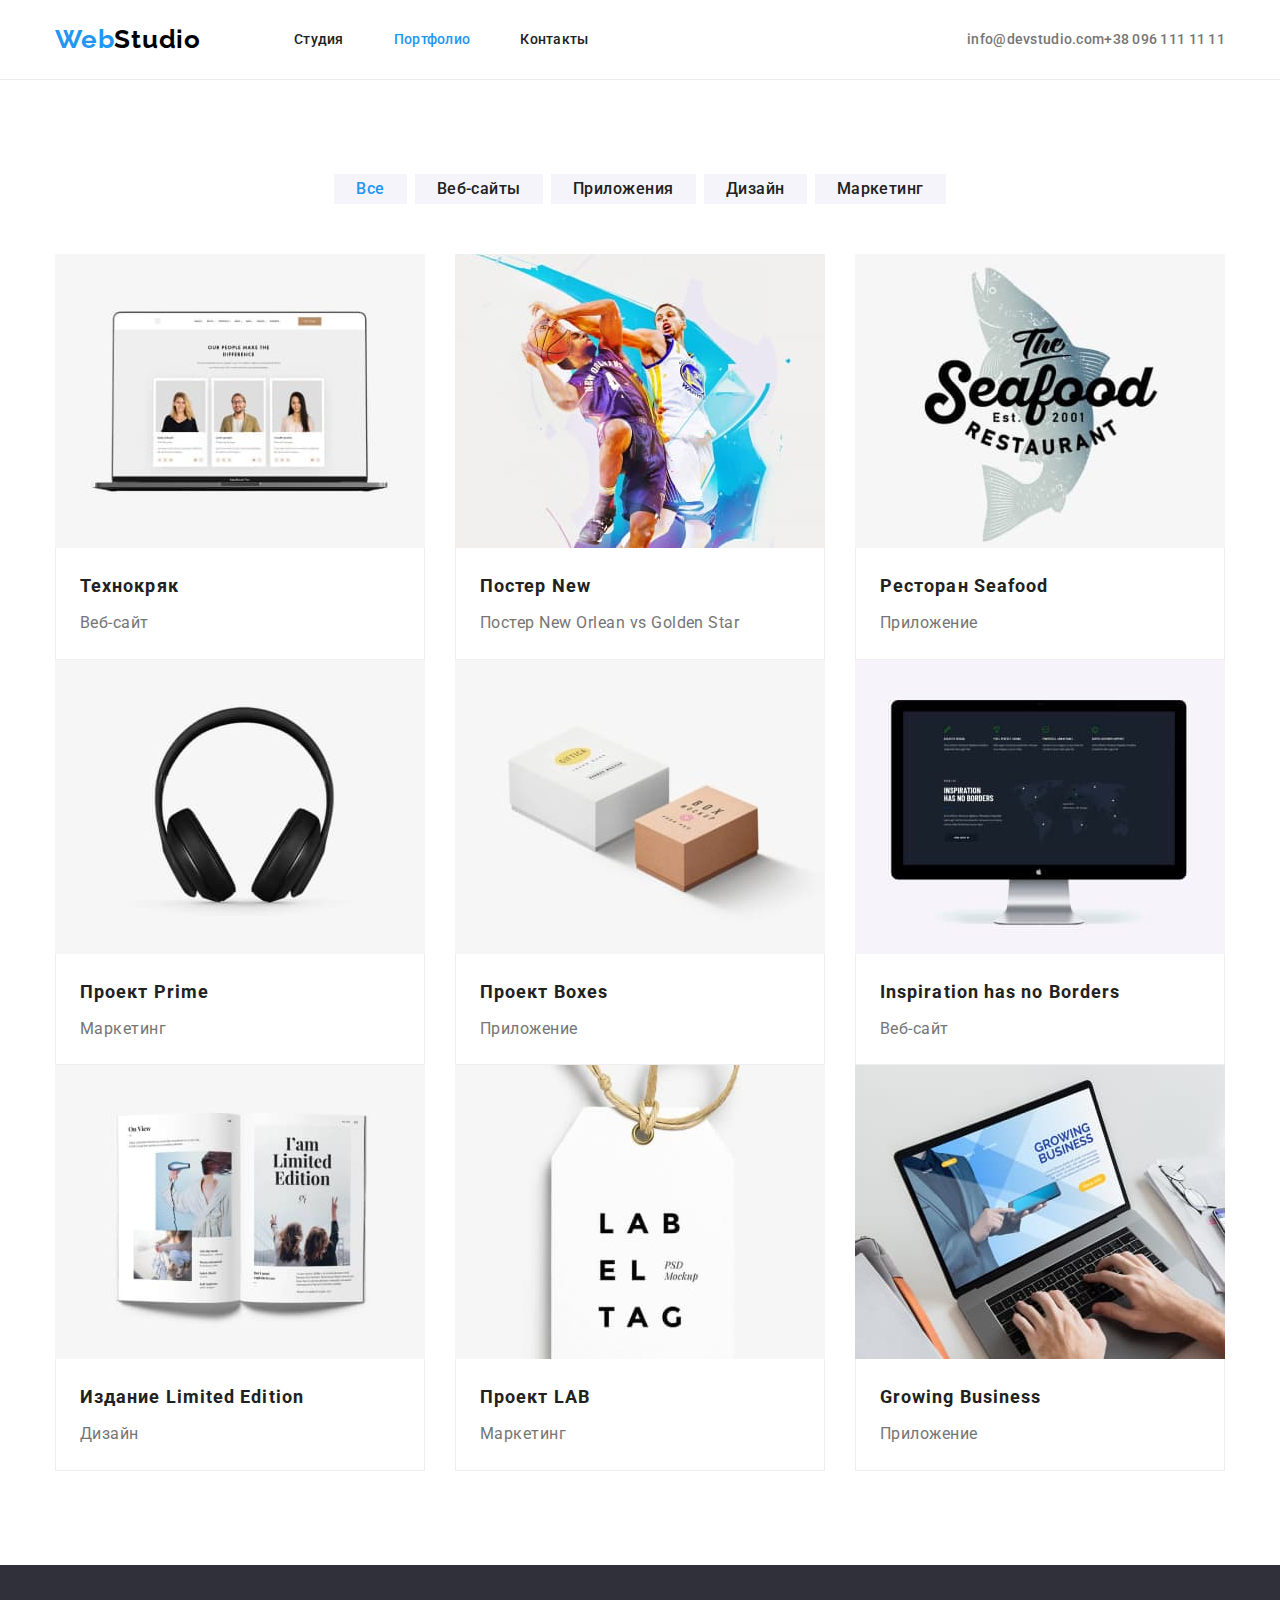
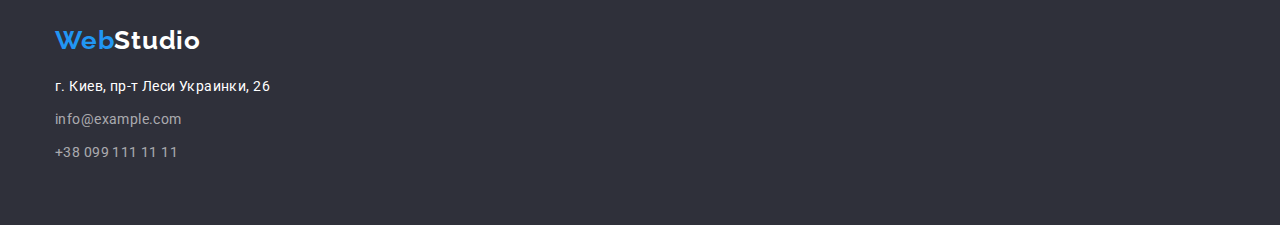
==== portfolio.html @ 75df3042 "Osnovne" ====
<!DOCTYPE html>
<html lang="ru">
	<head>
		<meta charset="UTF-8" />
		<meta http-equiv="X-UA-Compatible" content="IE=edge" />
		<meta name="viewport" content="width=device-width, initial-scale=1.0" />
		<title>Document</title>
		<link rel="preconnect" href="https://fonts.googleapis.com" />
		<link rel="preconnect" href="https://fonts.gstatic.com" crossorigin />
		<link
			href="https://fonts.googleapis.com/css2?family=Raleway:wght@700&family=Roboto:wght@400;500;700;900&display=swap"
			rel="stylesheet"
		/>
		<link
			rel="stylesheet"
			href="https://cdn.jsdelivr.net/npm/modern-normalize@1.1.0/modern-normalize.min.css"
		/>
		<link rel="stylesheet" href="./css/styles.css" />
	</head>
	<body>
		<header class="page-header">
			<div class="container page-header-container">
				<nav class="page-nav">
					<a class="link logo" href=""
						>Web<span class="logo-part">Studio</span></a
					>
					<ul class="menu list">
						<li class="menu-item">
							<a class="menu-link link" href="./index.html">Студия</a>
						</li>
						<li class="menu-item">
							<a class="menu-link link current" href="./portfolio.html"
								>Портфолио</a
							>
						</li>
						<li class="menu-item">
							<a class="menu-link link" href="./contact.html">Контакты</a>
						</li>
					</ul>
				</nav>
				<ul class="list header-mail">
					<li class="">
						<a class="link contact" href="mailto:info@devstudio.com"
							>info@devstudio.com</a
						>
					</li>
					<li>
						<a class="link contact" href="tel:+380961111111"
							>+38 096 111 11 11</a
						>
					</li>
				</ul>
			</div>
		</header>

		<!-- Section -->
		<main>
			<section class="one-section">
				<div class="container">
					<h1 hidden>Список работ</h1>
					<ul class="list second-section">
						<li class="btn-portfolio">
							<button class="modal-btn-white current" type="button">Все</button>
						</li>
						<li class="btn-portfolio">
							<button class="modal-btn-white" type="button">Веб-сайты</button>
						</li>
						<li class="btn-portfolio">
							<button class="modal-btn-white" type="button">Приложения</button>
						</li>
						<li class="btn-portfolio">
							<button class="modal-btn-white" type="button">Дизайн</button>
						</li>
						<li class="btn-portfolio">
							<button class="modal-btn-white" type="button">Маркетинг</button>
						</li>
					</ul>
					<ul class="list card">
						<li>
							<a class="link" href="">
								<img
									src="./images/dz2/photo_1.jpg"
									alt="Технокряк"
									width="370"
								/>
								<div class="our-works">
									<h2 class="projects">Технокряк</h2>
									<p class="works">Веб-сайт</p>
								</div>
							</a>
						</li>
						<li>
							<a class="link" href="">
								<img
									src="./images/dz2/photo_2.jpg"
									alt="Постер New"
									width="370"
								/>
								<div class="our-works">
									<h2 class="projects">Постер New</h2>
									<p class="works">Постер New Orlean vs Golden Star</p>
								</div>
							</a>
						</li>
						<li>
							<a class="link" href="">
								<img
									src="./images/dz2/photo_3.jpg"
									alt="Ресторан Seafood"
									width="370"
								/>
								<div class="our-works">
									<h2 class="projects">Ресторан Seafood</h2>
									<p class="works">Приложение</p>
								</div>
							</a>
						</li>
						<li>
							<a class="link" href="">
								<img
									src="./images/dz2/photo_4.jpg"
									alt="Проект Prime"
									width="370"
								/>
								<div class="our-works">
									<h2 class="projects">Проект Prime</h2>
									<p class="works">Маркетинг</p>
								</div>
							</a>
						</li>
						<li>
							<a class="link" href="">
								<img
									src="./images/dz2/photo_5.jpg"
									alt="Проект Boxes"
									width="370"
								/>
								<div class="our-works">
									<h2 class="projects">Проект Boxes</h2>
									<p class="works">Приложение</p>
								</div>
							</a>
						</li>
						<li>
							<a class="link" href="">
								<img
									src="./images/dz2/photo_6.jpg"
									alt="Inspiration has no Borders"
									width="370"
								/>
								<div class="our-works">
									<h2 class="projects">Inspiration has no Borders</h2>
									<p class="works">Веб-сайт</p>
								</div>
							</a>
						</li>
						<li>
							<a class="link" href="">
								<img
									src="./images/dz2/photo_7.jpg"
									alt="Издание Limited Edition"
									width="370"
								/>
								<div class="our-works">
									<h2 class="projects">Издание Limited Edition</h2>
									<p class="works">Дизайн</p>
								</div>
							</a>
						</li>
						<li>
							<a class="link" href="">
								<img
									src="./images/dz2/photo_8.jpg"
									alt="Проект LAB"
									width="370"
								/>
								<div class="our-works">
									<h2 class="projects">Проект LAB</h2>
									<p class="works">Маркетинг</p>
								</div>
							</a>
						</li>
						<li>
							<a class="link" href="">
								<img
									src="./images/dz2/photo_9.jpg"
									alt="Growing Business"
									width="370"
								/>
								<div class="our-works">
									<h2 class="projects">Growing Business</h2>
									<p class="works">Приложение</p>
								</div>
							</a>
						</li>
					</ul>
				</div>
			</section>
		</main>
		<!-- ---FOOTER--- -->
		<footer class="footer">
			<div class="container foot-main">
				<a class="link foot-logo" href=""
					>Web<span class="logo-part-footer">Studio</span></a
				>
				<address class="address-footer">
					<ul class="list foot-titl">
						<li class="link-footer">
							<a
								class="link mail address-main"
								href="https://goo.gl/maps/uzGqevMkrMjdxonUA"
								target="_blank"
								rel="noopener noreferrer"
								>г. Киев, пр-т Леси Украинки, 26</a
							>
						</li>
						<li class="link-footer">
							<a class="link address-main" href="mailto:info@example.com"
								>info@example.com</a
							>
						</li>
						<li class="link-footer">
							<a class="link address-main" href="tel:+380991111111"
								>+38 099 111 11 11</a
							>
						</li>
					</ul>
				</address>
			</div>
		</footer>
	</body>
</html>
---- css/styles.css ----
h1,h2,h3,h4,p {
    margin-top: 0;
    margin-bottom: 0;
}
ul,ol {
    margin-top: 0;
    margin-bottom: 0;
    padding-left: 0;
}
img {
    display: block;
}
button{
    cursor: pointer;
}

.list {
    list-style: none;
}
.link {
    text-decoration: none;
}
.container{
    width: 1200px;
    margin-left: auto;
    margin-right: auto;
    padding-left: 15px;
    padding-right: 15px;
}
/* ==============COMPONENTS================ */

body{
    font-family: 'Roboto', sans-serif;
}
.modal-btn {
    padding-left: 32px;
    padding-right: 32px;
    padding-top: 10px;
    padding-bottom: 10px;
    font-family: inherit;
    font-weight: 700;
    font-size: 16px;
    line-height: 1.9;
    margin-bottom: 200px;
    
    margin-top: 40px;
    border-radius: 4px;
    margin: 0 auto;


    
    Offset:rgba(0, 0, 0, 0.15);
    

    color: #FFFFFF;
    background-color: #2196F3
}

.modal-btn:hover,
.modal-btn:focus{
    background-color: #188ce8;
}

.services{
        font-weight: 700;
        font-size: 14px;
        line-height: 1.14;
        letter-spacing: 0.03em;
        text-transform: uppercase;
        margin-bottom: 10px;
    
        color: #212121;
}
.subtitle {
    font-weight: 700;
    font-size: 36px;
    line-height: 1.67;
    letter-spacing: 0.03em;

    color: #212121;
}

.section-discription {
    font-size: 14px;
    line-height: 1.71;
    /* or 171% */

    letter-spacing: 0.03em;

    color: #757575;
}
.section-image{
    padding-bottom: 94px;
}

/* ===============/COMPONENTS================ */

/* ===================HEADER================ */

.page-header-container{
    display: flex;
    align-items: center;
}
.page-header{
    padding-top: 24px;
    padding-bottom: 24px;
    border-bottom: 1px solid #ECECEC

}
.page-nav{
    display: flex;
    align-items: center;
    margin-right: 93px;
}
.menu{
    display: flex;
    align-items: center;
}
.header-mail{
    display: flex;
    align-items: center;
}
.menu-item:not(:last-child)
{margin-right: 50px;
}

.logo {
    font-family: 'Raleway', sans-serif;
        font-weight: 700;
        font-size: 26px;
        line-height: 1.19;
        letter-spacing: 0.03em;
        margin-right: 93px;
        color: #2196F3;
}
.logo-part {
    color: black;
}
.current{
    color: #2196F3;
}
.menu-link {
        font-weight: 500;
        font-size: 14px;
        line-height: 1.14;
        letter-spacing: 0.02em;
    
        color: #212121;
}
.menu-link:hover,
.menu-link:focus{
    color: #2196F3;
}
.contact{
        font-weight: 500;
        font-size: 14px;
        line-height: 1.14;
        letter-spacing: 0.02em;
    
        color: #757575;
}
.contact:hover,
.contact:focus
{color: #2196F3;}

.header-mail{
    margin-left: auto;
}

/*=====================/HEADER================ */

/* ====================HERO==================== */

.hero-main{
    background: #2F303A;
        max-width: 1600px;
        border-radius: 0px;
        margin: 0 auto;
        text-align: center;
        padding-top: 200px;
        padding-bottom: 200px  
       
}
.hero-btn{
    display: flex;
    justify-content: center;
    align-items: center;
}
.hero-title {
    width: 696px;
    font-weight: 900;
    font-size: 44px;
    line-height: 1.36;
    /* or 136% */
    text-align: center;
    margin: 0 auto;
    margin-bottom: 30px;
   
    letter-spacing: 0.06em;
    text-transform: uppercase;

    color: #FFFFFF;
    background: #2F303A;
}
/* ====================/HERO=============== */

/* ============ABOUT============ */
.about-section{
    display: flex;
    justify-content: space-between;
    flex-wrap: wrap;
}
.about{
    padding-bottom: 94px;
    padding-top: 94px;
}
.servise-title{
    width: 270px;
}
/*===========/ABOUT=========== */

/* ============Images============== */

.second-title{
    margin-bottom: 50px;
    text-align: center;
}
/* =============/Images========== */

/* =========FOTO COMAND========= */
.command-list-foto{
        font-weight: 500;
        font-size: 16px;
        line-height: 1.19;
        /* identical to box height */
        margin-bottom: 10px;
    
        text-align: center;
        letter-spacing: 0.03em;
    
        color: #212121;
}
.command-list{
    background: #F5F4FA;
    Width: 1600px;
    Height: 648px; 
    Top: 1449px;

}
.about-list-foto{
        font-size: 16px;
        line-height: 1.19;

        letter-spacing: 0.03em;
        text-align: center;
    
        color: #757575;
}
.team{
    background-color: #F5F4FA;
    padding-bottom: 94px;
    padding-top: 94px;
}
.team-main{
    padding-top: 30px;
    padding-bottom: 30px;
}
/* ==========FOOTER================== */
.footer{
    background: #2F303A;
    padding-top: 60px;
    padding-bottom: 60px;
    
}
.foot-logo{
    font-family: 'Raleway', sans-serif;
        font-weight: 700;
        font-size: 26px;
        line-height: 1.19;
        letter-spacing: 0.03em;
        color: #2196F3;
        margin-bottom: 20px;
}
.link-footer:not(:last-child){
    margin-bottom: 9px;
}
.address-footer{
    font-style: normal;
    margin-top: 20px;

}
 .logo-part-footer{
    color: #FFFFFF;
}
.address-main{
    font-size: 14px;
    line-height: 1.71;
    /* or 171% */

    letter-spacing: 0.03em;

    color: rgba(255, 255, 255, 0.6);
}
.mail {
    color: #FFFFFF;
}
.address-main:hover,
.address-main:focus {
    color: #2196F3;
}
   
/* ===========2PAGE=========== */
.modal-btn-white{
    font-family: inherit;
        border: none;
        cursor: pointer;
        font-weight: 500;
        font-size: 16px;
        line-height: 1,63;
        padding-top: 6px;
        padding-bottom: 6px;
        padding-left: 22px;
        padding-right: 22px;
        /* identical to box height, or 162% */

    
        letter-spacing: 0.03em;
    
        color: #212121;
        background: #F5F4FA;
}

.modal-btn-white:hover,
.modal-btn-white:focus{
    color: #FFFFFF;
    background: #2196F3;
}
.second-section{
    display: flex;
    align-items: center;
    justify-content: center;
    margin-bottom: 50px;
}
       
.works{
    line-height: 1.9;
    /* identical to box height, or 188% */

    letter-spacing: 0.03em;

    color: #757575;}

.projects{
        font-weight: 700;
        font-size: 18px;
        line-height: 2;
        margin-bottom: 4px;
        /* identical to box height, or 200% */
    
        letter-spacing: 0.06em;
    
        color: #212121;
}
.btn-portfolio:not(:last-child){
    margin-right: 8px;
}
.current {
    color: #2196F3;
}
.portfolio-main{
    margin-bottom: 94px;
}
.card{ 
    display: flex;
    justify-content: space-between;
    flex-wrap: wrap;

}
.our-works{
    padding-left: 24px;
    padding-top: 20px;
    padding-bottom: 20px;
    padding-right: 24px;
    border: 1px solid #EEEEEE;
    border-top: none;
  
}
.one-section{
    padding-top: 94px;
    padding-bottom: 94px;
}
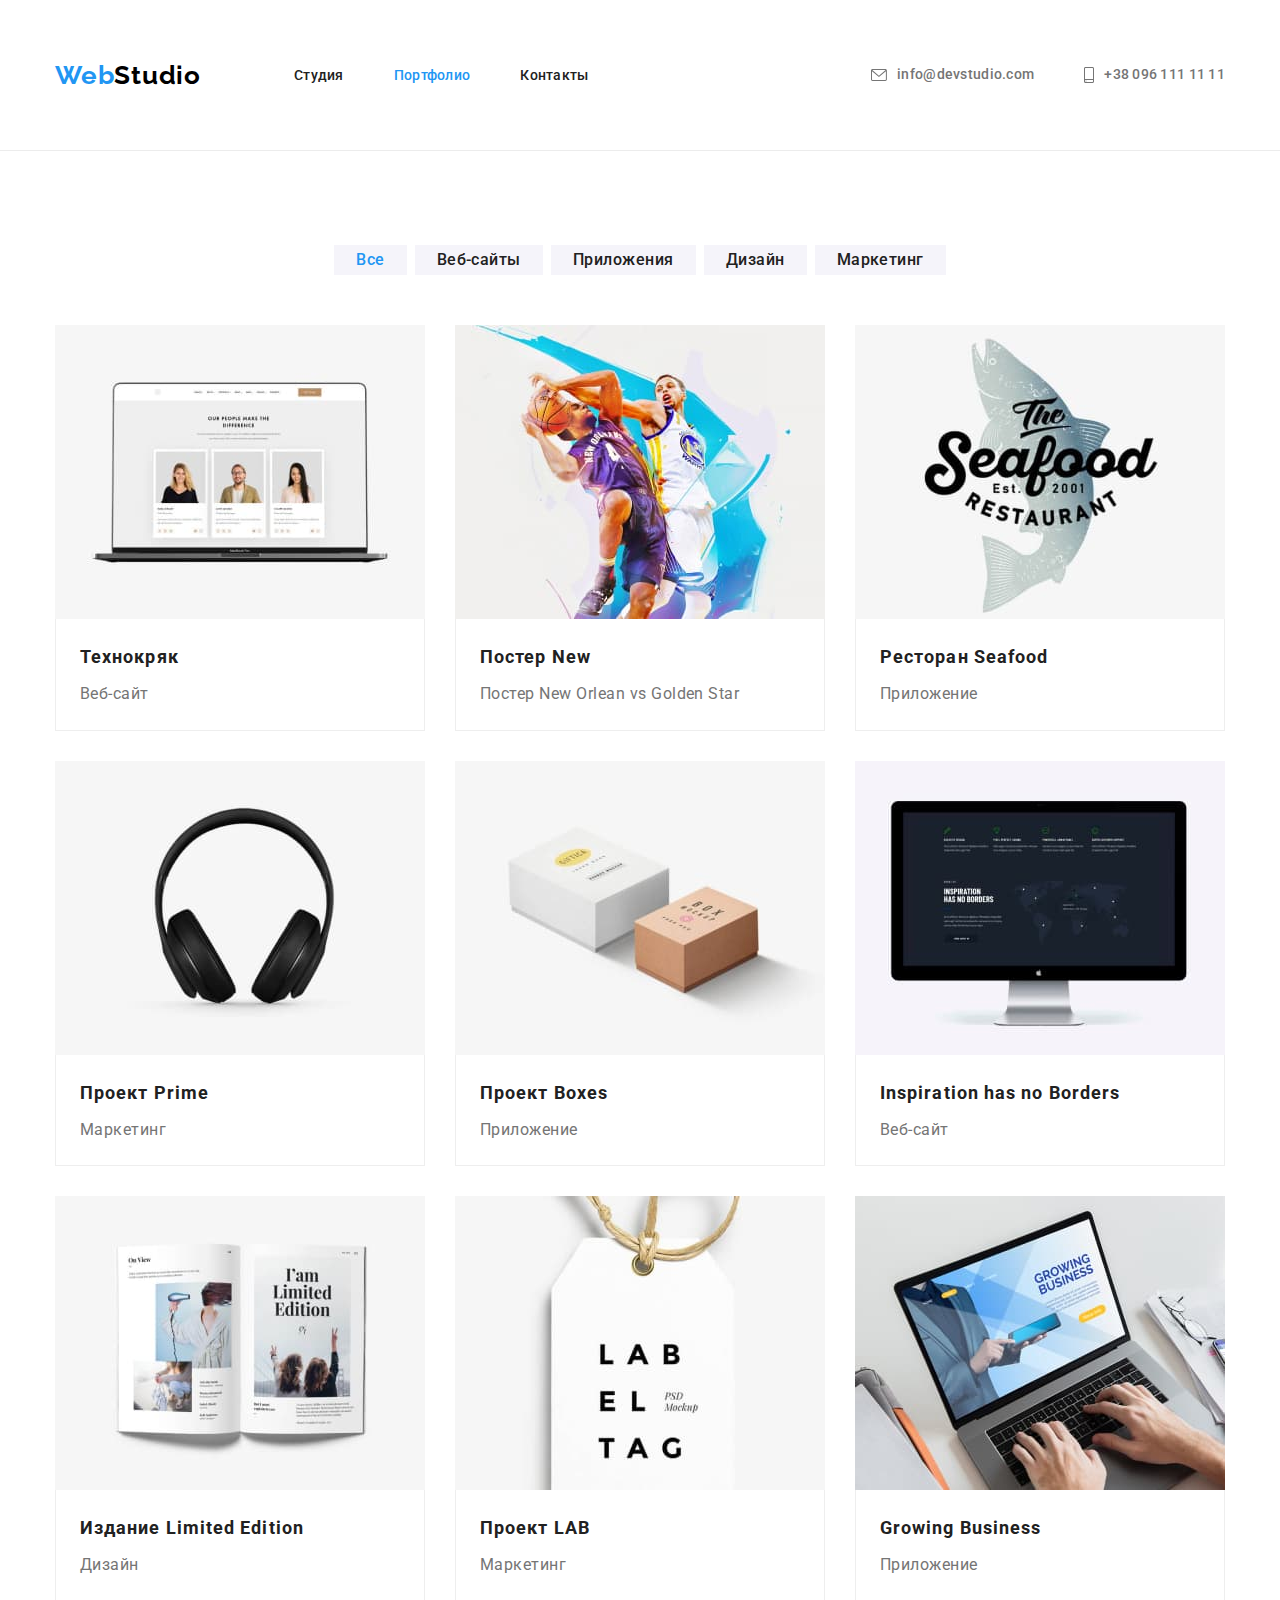
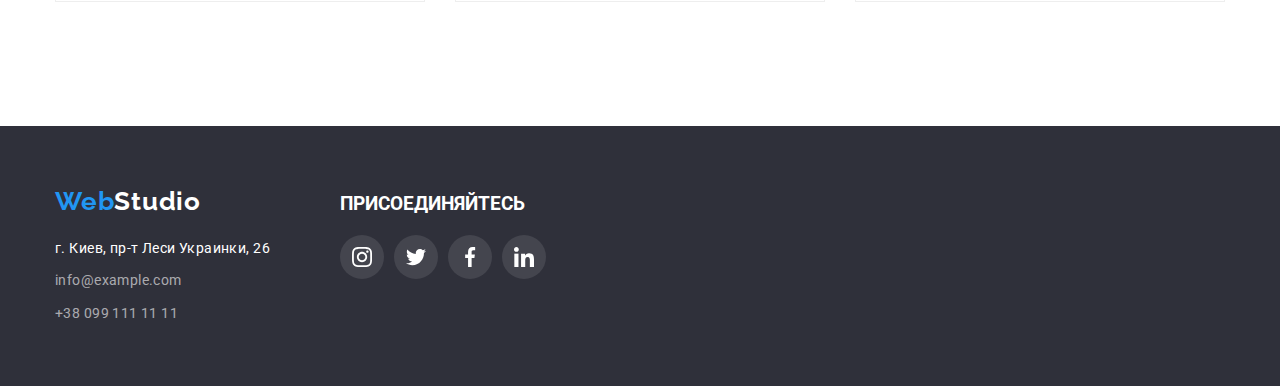
==== commit 5f54d6ca: "DZ4" ====
--- a/portfolio.html
+++ b/portfolio.html
@@ -29,6 +29,45 @@
 							<a class="menu-link link" href="./index.html">Студия</a>
 						</li>
 						<li class="menu-item">
+							<a class="menu-link link current" href="./portfolio.html">Портфолио</a>
+						</li>
+						<li class="menu-item">
+							<a class="menu-link link" href="./contact.html">Контакты</a>
+						</li>
+					</ul>
+				</nav>
+				<ul class="list header-mail">
+					<li class="menu-item">
+						<a class="link contact" href="mailto:info@devstudio.com"
+							>info@devstudio.com
+							<svg class="contact-header" width="16" hight="12">
+								<use href="./images/sprite.svg#icon-envelope"></use>
+							</svg>
+						</a>
+					</li>
+					<li class="menu-item">
+						</svg>
+						<a class="link contact" href="tel:+380961111111"
+							>+38 096 111 11 11
+							<svg class="contact-header" width="10" hight="16">
+							   <use href="./images/sprite.svg#icon-smartphone"></use>
+							</svg>
+						</a>
+					</li>
+				</ul>
+			</div>
+		</header>
+		<!-- <header class="page-header">
+			<div class="container page-header-container">
+				<nav class="page-nav">
+					<a class="link logo" href=""
+						>Web<span class="logo-part">Studio</span></a
+					>
+					<ul class="menu list">
+						<li class="menu-item">
+							<a class="menu-link link" href="./index.html">Студия</a>
+						</li>
+						<li class="menu-item">
 							<a class="menu-link link current" href="./portfolio.html"
 								>Портфолио</a
 							>
@@ -51,7 +90,7 @@
 					</li>
 				</ul>
 			</div>
-		</header>
+		</header> -->
 
 		<!-- Section -->
 		<main>
@@ -76,7 +115,7 @@
 						</li>
 					</ul>
 					<ul class="list card">
-						<li>
+						<li class="portfolio-section">
 							<a class="link" href="">
 								<img
 									src="./images/dz2/photo_1.jpg"
@@ -89,8 +128,8 @@
 								</div>
 							</a>
 						</li>
-						<li>
-							<a class="link" href="">
+						<li class="portfolio-section">
+							<a class="link portfolio-section" href="">
 								<img
 									src="./images/dz2/photo_2.jpg"
 									alt="Постер New"
@@ -102,7 +141,7 @@
 								</div>
 							</a>
 						</li>
-						<li>
+						<li class="portfolio-section">
 							<a class="link" href="">
 								<img
 									src="./images/dz2/photo_3.jpg"
@@ -115,7 +154,7 @@
 								</div>
 							</a>
 						</li>
-						<li>
+						<li class="portfolio-section">
 							<a class="link" href="">
 								<img
 									src="./images/dz2/photo_4.jpg"
@@ -128,7 +167,7 @@
 								</div>
 							</a>
 						</li>
-						<li>
+						<li class="portfolio-section">
 							<a class="link" href="">
 								<img
 									src="./images/dz2/photo_5.jpg"
@@ -141,7 +180,7 @@
 								</div>
 							</a>
 						</li>
-						<li>
+						<li class="portfolio-section">
 							<a class="link" href="">
 								<img
 									src="./images/dz2/photo_6.jpg"
@@ -154,7 +193,7 @@
 								</div>
 							</a>
 						</li>
-						<li>
+						<li class="portfolio-section">
 							<a class="link" href="">
 								<img
 									src="./images/dz2/photo_7.jpg"
@@ -167,7 +206,7 @@
 								</div>
 							</a>
 						</li>
-						<li>
+						<li class="portfolio-section">
 							<a class="link" href="">
 								<img
 									src="./images/dz2/photo_8.jpg"
@@ -180,7 +219,7 @@
 								</div>
 							</a>
 						</li>
-						<li>
+						<li class="portfolio-section">
 							<a class="link" href="">
 								<img
 									src="./images/dz2/photo_9.jpg"
@@ -197,35 +236,70 @@
 				</div>
 			</section>
 		</main>
-		<!-- ---FOOTER--- -->
+		<!-- -----FOOTER----- -->
 		<footer class="footer">
-			<div class="container foot-main">
-				<a class="link foot-logo" href=""
-					>Web<span class="logo-part-footer">Studio</span></a
-				>
-				<address class="address-footer">
-					<ul class="list foot-titl">
-						<li class="link-footer">
-							<a
-								class="link mail address-main"
-								href="https://goo.gl/maps/uzGqevMkrMjdxonUA"
-								target="_blank"
-								rel="noopener noreferrer"
-								>г. Киев, пр-т Леси Украинки, 26</a
-							>
-						</li>
-						<li class="link-footer">
-							<a class="link address-main" href="mailto:info@example.com"
-								>info@example.com</a
-							>
-						</li>
-						<li class="link-footer">
-							<a class="link address-main" href="tel:+380991111111"
-								>+38 099 111 11 11</a
-							>
-						</li>
-					</ul>
-				</address>
+			<div class="container footer-adress-social">
+				<div>
+					<a class="link foot-logo" href=""
+						>Web<span class="logo-part-footer">Studio</span></a
+					>
+					<address class="address-footer">
+						<ul class="list foot-titl">
+							<li class="link-footer">
+								<a
+									class="link mail address-main"
+									href="https://goo.gl/maps/uzGqevMkrMjdxonUA"
+									target="_blank"
+									rel="noopener noreferrer"
+									>г. Киев, пр-т Леси Украинки, 26</a
+								>
+							</li>
+							<li class="link-footer">
+								<a class="link address-main" href="mailto:info@example.com"
+									>info@example.com</a
+								>
+							</li>
+							<li class="link-footer">
+								<a class="link address-main" href="tel:+380991111111"
+									>+38 099 111 11 11</a
+								>
+							</li>
+						</ul>
+					</address>
+				</div>
+				<div class="footer-icon">
+					<h3 class="footer-social">ПРИСОЕДИНЯЙТЕСЬ</h3>
+					<ul class="footer-list list">
+						<li class="footer-list-item">
+							<a href="" class="footer-list-link">
+								<svg class="footer-list-icon" width="20" height="20">
+									<use href="./images/sprite.svg#icon-instagram"></use>
+								</svg>
+							</a>
+						</li>
+						<li class="footer-list-item">
+							<a href="" class="footer-list-link">
+								<svg class="footer-list-icon" width="20" height="20">
+									<use href="./images/sprite.svg#icon-twitter"></use>
+								</svg>
+							</a>
+						</li>
+						<li class="footer-list-item">
+							<a href="" class="footer-list-link">
+								<svg class="footer-list-icon" width="20" height="20">
+									<use href="./images/sprite.svg#icon-facebook"></use>
+								</svg>
+							</a>
+						</li>
+						<li class="footer-list-item">
+							<a href="" class="footer-list-link">
+								<svg class="footer-list-icon" width="20" height="20">
+									<use href="./images/sprite.svg#icon-linkedin"></use>
+								</svg>
+							</a>
+						</li>
+					</ul>
+				</div>
 			</div>
 		</footer>
 	</body>
--- a/css/styles.css
+++ b/css/styles.css
@@ -102,8 +102,8 @@
     align-items: center;
 }
 .page-header{
-    padding-top: 24px;
-    padding-bottom: 24px;
+    /* padding-top: 24px;
+    padding-bottom: 24px; */
     border-bottom: 1px solid #ECECEC
 
 }
@@ -122,6 +122,12 @@
 }
 .menu-item:not(:last-child)
 {margin-right: 50px;
+}
+
+.menu-item{
+    /* display: flex;
+    justify-content: center;
+    align-items: center; */
 }
 
 .logo {
@@ -152,6 +158,9 @@
     color: #2196F3;
 }
 .contact{
+      display: flex;
+        justify-content: center;
+        align-items: center;
         font-weight: 500;
         font-size: 14px;
         line-height: 1.14;
@@ -166,7 +175,13 @@
 .header-mail{
     margin-left: auto;
 }
-
+.contact-header{
+    order: -1;
+    fill: #757575;
+    margin-right: 10px;
+    cursor: pointer;
+    fill: currentColor;
+}
 /*=====================/HEADER================ */
 
 /* ====================HERO==================== */
@@ -178,9 +193,13 @@
         margin: 0 auto;
         text-align: center;
         padding-top: 200px;
-        padding-bottom: 200px  
-       
-}
+        padding-bottom: 200px;
+    background-image: linear-gradient(rgba(47, 48, 58, 0.4), rgba(47, 48, 58, 0.4)), url(../images/hero/bg.jpg);
+    background-size: cover;
+    background-color: #C4C4C4;
+    } 
+  
+
 .hero-btn{
     display: flex;
     justify-content: center;
@@ -200,7 +219,7 @@
     text-transform: uppercase;
 
     color: #FFFFFF;
-    background: #2F303A;
+    /* background: #2F303A; */
 }
 /* ====================/HERO=============== */
 
@@ -216,6 +235,18 @@
 }
 .servise-title{
     width: 270px;
+
+}
+.our-advantage{
+    display: flex;
+    align-items: center;
+    justify-content: center;
+
+   background-color: #F5F4FA;
+   width: 270px;
+   height: 120px;
+   border-radius: 4px;
+   margin-bottom: 30px;
 }
 /*===========/ABOUT=========== */
 
@@ -247,6 +278,10 @@
     Top: 1449px;
 
 }
+.command{
+    box-shadow: 0px 1px 3px rgba(0, 0, 0, 0.12), 0px 1px 1px rgba(0, 0, 0, 0.14), 0px 2px 1px rgba(0, 0, 0, 0.2);
+    border-radius: 0px 0px 4px 4px;
+}
 .about-list-foto{
         font-size: 16px;
         line-height: 1.19;
@@ -265,6 +300,77 @@
     padding-top: 30px;
     padding-bottom: 30px;
 }
+.social-list-link{
+    display: flex;
+    justify-content: center;
+    align-items: center;
+    width: 44px;
+    height: 44px;
+    border-radius: 50%;
+    background-color: #FFFFFF;
+}
+.social-list-link:hover,
+.social-list-link:focus{
+    background-color: #2196F3;
+}
+.social-list-link:hover .social-list-icon,
+.social-list-link:focus .social-list-icon{
+    fill: #FFFFFF;
+}
+
+.social-list{
+    display: flex;
+    justify-content: center;
+    gap: 10px;
+    margin-top: 16px;
+}
+.social-list-icon{
+    fill: #AFB1B8;
+}
+
+
+/* ================Clients========== */
+
+.clients-section{
+    padding-bottom: 94px;
+    padding-top: 94px;
+}
+
+.list-client{
+    display: flex;
+    justify-content: space-between;
+    align-items: center;
+}
+
+.client-link{
+    display: flex;
+    justify-content: center;
+    align-items: center;
+    width: 170px;
+    height: 92px;
+    border: 1px solid #AFB1B8;
+    border-radius: 4px;
+    cursor: pointer;
+}
+
+.client-list-icon{
+    fill: #AFB1B8;
+}
+.client-item{
+    display: flex;
+    justify-content: center;
+    align-items: center;
+}
+.client-item:hover .client-list-icon,
+.client-item:focus .client-list-icon{
+    fill: #2196F3;
+}
+.client-link:hover,
+.client-link:focus{
+    border-color: #2196F3;
+
+}
+/* ================/Clients========== */
 /* ==========FOOTER================== */
 .footer{
     background: #2F303A;
@@ -308,7 +414,54 @@
 .address-main:focus {
     color: #2196F3;
 }
+
+.footer-social{
+    font-family: 'Roboto', sans-serif;
+    font-weight: 700;
+    size: 14px; 
+    Line-height: 1,14; 
+    color: #FFFFFF;
+    margin-bottom: 20px;
+}
+
+.footer-list-link{
+       display: flex;
+        justify-content: center;
+        align-items: center;
+        width: 44px;
+        height: 44px;
+        border-radius: 50%;
+        background-color: rgba(255, 255, 255, 0.1);
+}
+.footer-list-link:hover,
+.footer-list-link:focus{
+    background-color: #2196F3;
+}
    
+.footer-list-icon{
+    Fill: #FFFFFF;
+}
+.footer-adress-social{
+    display: flex;
+    align-items: baseline;
+}
+
+.footer-icon{
+    margin-left: 70px;
+}
+
+.footer-list-item{
+        display: flex;
+        justify-content: center;
+        align-items: center;
+} 
+.footer-list{
+    display: flex;
+    flex-wrap: wrap;
+    align-items: center;
+    justify-content: center;
+    gap: 10px;
+}
 /* ===========2PAGE=========== */
 .modal-btn-white{
     font-family: inherit;
@@ -388,4 +541,13 @@
 .one-section{
     padding-top: 94px;
     padding-bottom: 94px;
+}
+.portfolio-section:hover,
+.portfolio-section:focus{
+    box-shadow: 1px 1px rgba(0, 0, 0, 0.12),
+        0px 4px 4px rgba(0, 0, 0, 0.06),
+        1px 4px 6px rgba(0, 0, 0, 0.16);
+}
+.portfolio-section{
+    margin-bottom: 30px;
 }